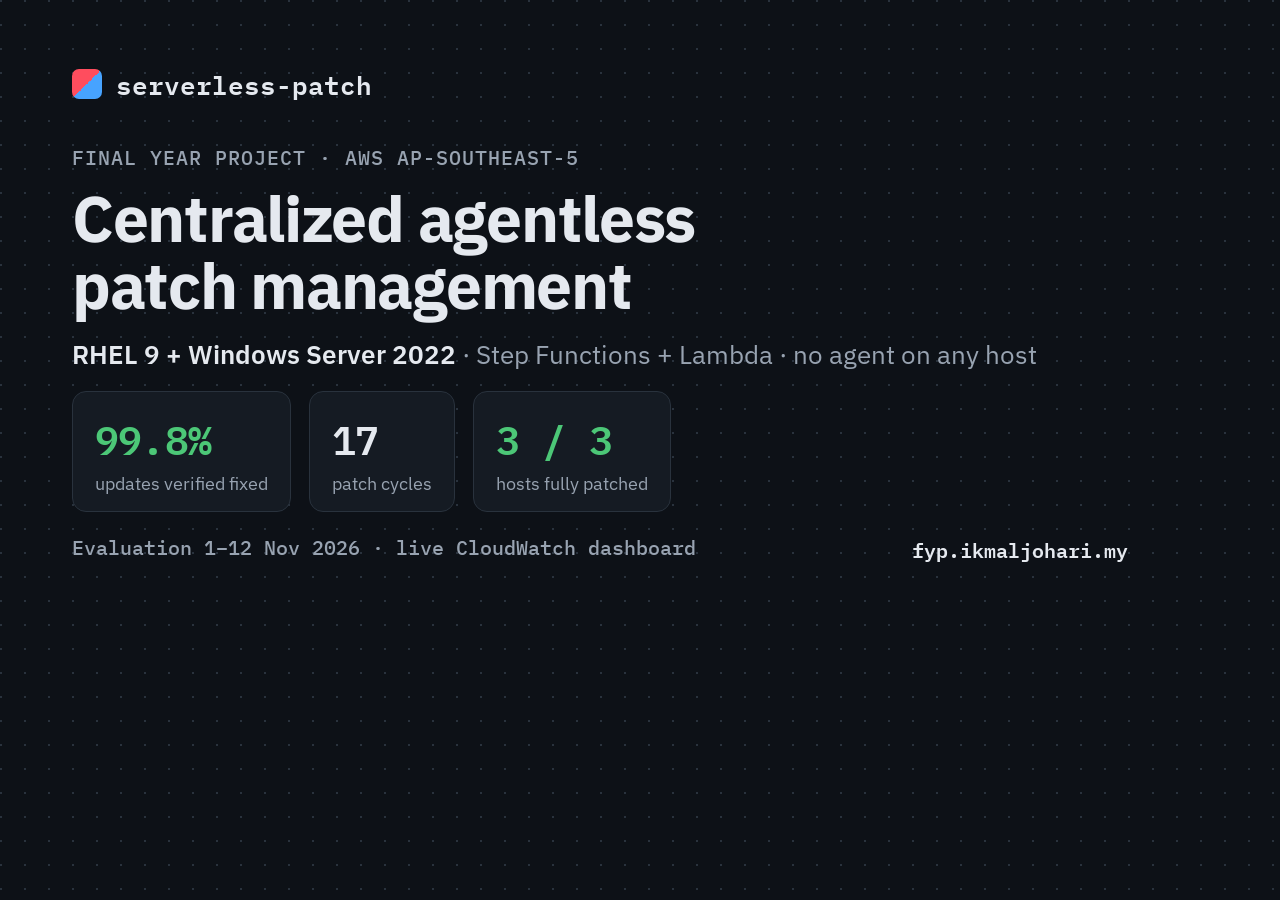
==== site-src/og-card.html @ 0235aed6 "Website UI: dashboard on the first screen, readable duration charts, table hints, link preview - Com" ====
<!doctype html>
<!-- Source of site/assets/og.png, the 1200x630 picture shown when the site's link is shared
     (Threads, LinkedIn, WhatsApp, ...). Figures are from the evaluation period 1-12 Nov 2026
     (site/data/patch-data.js). To change it, edit this file and re-render, e.g. with Playwright:
       page.setViewportSize({width: 1200, height: 630}); page.goto(file); page.screenshot({path: 'site/assets/og.png'}) -->
<html lang="en">
<head>
<meta charset="utf-8">
<link rel="stylesheet" href="https://fonts.googleapis.com/css2?family=IBM+Plex+Mono:wght@400;500;600&family=IBM+Plex+Sans:wght@400;600;700&display=swap">
<style>
  :root { --bg: #0d1117; --panel: #151b23; --line: #29323d; --ink: #e5e9ef; --muted: #98a3b1; --ok: #4cc777; --rhel: #ff4d5e; --win: #47a3ff; }
  * { box-sizing: border-box; margin: 0; }
  html, body { width: 1200px; height: 630px; overflow: hidden; }
  body { background: radial-gradient(circle at 1px 1px, var(--line) 1px, transparent 1.5px) 0 0 / 24px 24px, var(--bg);
    color: var(--ink); font-family: "IBM Plex Sans", "Segoe UI", sans-serif; padding: 64px 72px; display: flex; flex-direction: column; }
  .brand { display: flex; align-items: center; gap: 14px; font: 600 26px "IBM Plex Mono", monospace; }
  .mark { width: 30px; height: 30px; border-radius: 7px; background: linear-gradient(135deg, var(--rhel) 50%, var(--win) 50%); }
  .eyebrow { margin-top: 40px; font: 500 20px "IBM Plex Mono", monospace; color: var(--muted); letter-spacing: .05em; text-transform: uppercase; }
  h1 { margin-top: 14px; font-size: 64px; font-weight: 700; letter-spacing: -.02em; line-height: 1.05; }
  .sub { margin-top: 18px; font-size: 26px; color: var(--muted); }
  .sub b { color: var(--ink); font-weight: 600; }
  .stats { margin-top: auto; display: flex; gap: 18px; }
  .stat { background: var(--panel); border: 1px solid var(--line); border-radius: 14px; padding: 16px 22px; min-width: 0; }
  .stat .v { font: 600 40px "IBM Plex Mono", monospace; letter-spacing: -.02em; }
  .stat .v.ok { color: var(--ok); }
  .stat .l { margin-top: 2px; font-size: 18px; color: var(--muted); }
  .foot { margin-top: 22px; display: flex; justify-content: space-between; font: 500 20px "IBM Plex Mono", monospace; color: var(--muted); }
  .foot b { color: var(--ink); font-weight: 600; }
</style>
</head>
<body>
  <div class="brand"><span class="mark"></span>serverless-patch</div>
  <p class="eyebrow">Final Year Project · AWS ap-southeast-5</p>
  <h1>Centralized agentless<br>patch management</h1>
  <p class="sub"><b>RHEL 9 + Windows Server 2022</b> · Step Functions + Lambda · no agent on any host</p>
  <div class="stats">
    <div class="stat"><div class="v ok">99.8%</div><div class="l">updates verified fixed</div></div>
    <div class="stat"><div class="v">17</div><div class="l">patch cycles</div></div>
    <div class="stat"><div class="v ok">3 / 3</div><div class="l">hosts fully patched</div></div>
  </div>
  <div class="foot"><span>Evaluation 1–12 Nov 2026 · live CloudWatch dashboard</span><b>fyp.ikmaljohari.my</b></div>
</body>
</html>
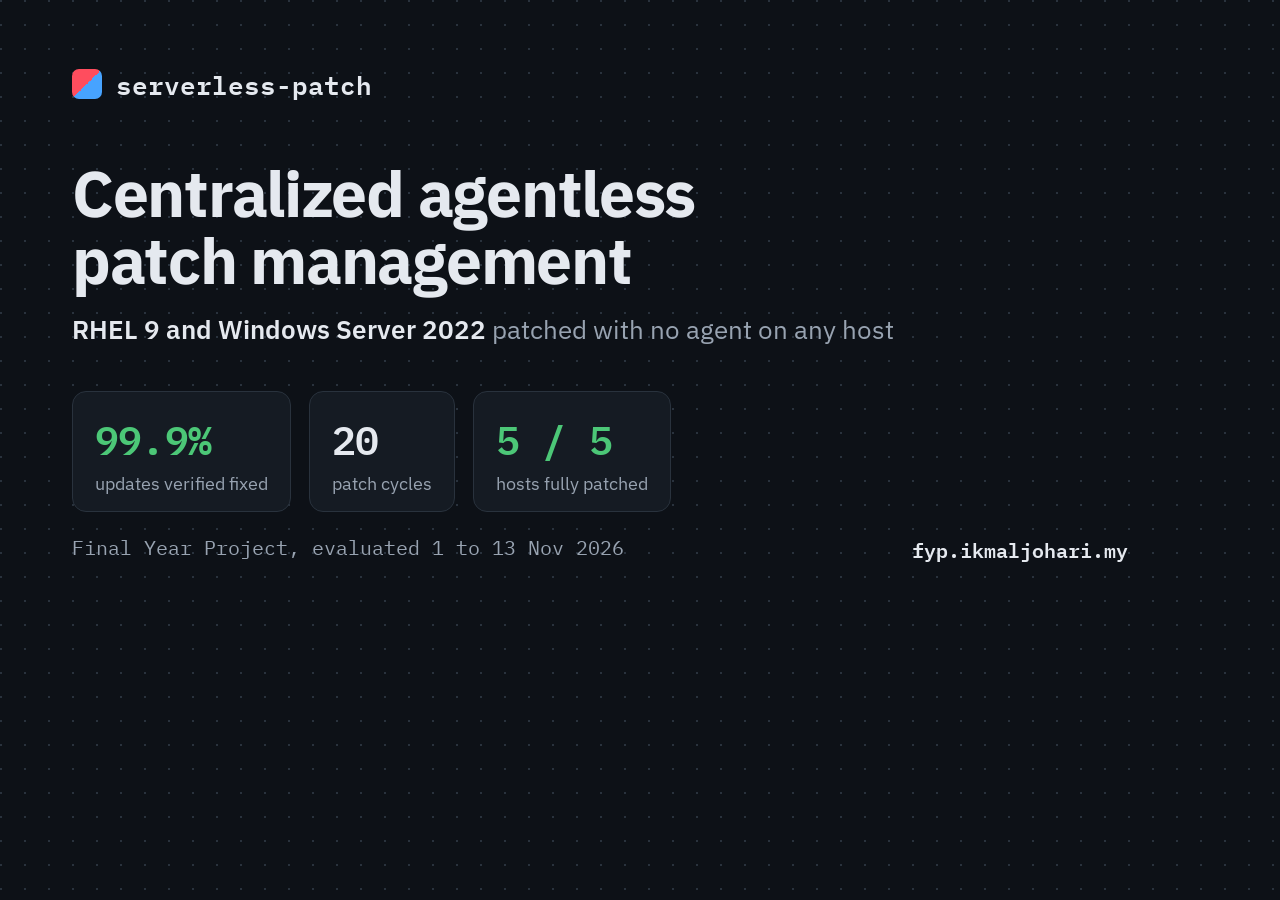
==== commit a8b07546: "Website: Hallmark polish, and the evaluation now includes Exp 3 (1 to 13 Nov) Polish only: the layou" ====
--- a/site-src/og-card.html
+++ b/site-src/og-card.html
@@ -1,6 +1,6 @@
 <!doctype html>
 <!-- Source of site/assets/og.png, the 1200x630 picture shown when the site's link is shared
-     (Threads, LinkedIn, WhatsApp, ...). Figures are from the evaluation period 1-12 Nov 2026
+     (Threads, LinkedIn, WhatsApp, ...). Figures are from the evaluation period 1 to 13 Nov 2026
      (site/data/patch-data.js). To change it, edit this file and re-render, e.g. with Playwright:
        page.setViewportSize({width: 1200, height: 630}); page.goto(file); page.screenshot({path: 'site/assets/og.png'}) -->
 <html lang="en">
@@ -15,8 +15,7 @@
     color: var(--ink); font-family: "IBM Plex Sans", "Segoe UI", sans-serif; padding: 64px 72px; display: flex; flex-direction: column; }
   .brand { display: flex; align-items: center; gap: 14px; font: 600 26px "IBM Plex Mono", monospace; }
   .mark { width: 30px; height: 30px; border-radius: 7px; background: linear-gradient(135deg, var(--rhel) 50%, var(--win) 50%); }
-  .eyebrow { margin-top: 40px; font: 500 20px "IBM Plex Mono", monospace; color: var(--muted); letter-spacing: .05em; text-transform: uppercase; }
-  h1 { margin-top: 14px; font-size: 64px; font-weight: 700; letter-spacing: -.02em; line-height: 1.05; }
+  h1 { margin-top: 56px; font-size: 64px; font-weight: 700; letter-spacing: -.02em; line-height: 1.05; }
   .sub { margin-top: 18px; font-size: 26px; color: var(--muted); }
   .sub b { color: var(--ink); font-weight: 600; }
   .stats { margin-top: auto; display: flex; gap: 18px; }
@@ -24,20 +23,19 @@
   .stat .v { font: 600 40px "IBM Plex Mono", monospace; letter-spacing: -.02em; }
   .stat .v.ok { color: var(--ok); }
   .stat .l { margin-top: 2px; font-size: 18px; color: var(--muted); }
-  .foot { margin-top: 22px; display: flex; justify-content: space-between; font: 500 20px "IBM Plex Mono", monospace; color: var(--muted); }
+  .foot { margin-top: 22px; display: flex; justify-content: space-between; font: 400 20px "IBM Plex Mono", monospace; color: var(--muted); }
   .foot b { color: var(--ink); font-weight: 600; }
 </style>
 </head>
 <body>
   <div class="brand"><span class="mark"></span>serverless-patch</div>
-  <p class="eyebrow">Final Year Project · AWS ap-southeast-5</p>
   <h1>Centralized agentless<br>patch management</h1>
-  <p class="sub"><b>RHEL 9 + Windows Server 2022</b> · Step Functions + Lambda · no agent on any host</p>
+  <p class="sub"><b>RHEL 9 and Windows Server 2022</b> patched with no agent on any host</p>
   <div class="stats">
-    <div class="stat"><div class="v ok">99.8%</div><div class="l">updates verified fixed</div></div>
-    <div class="stat"><div class="v">17</div><div class="l">patch cycles</div></div>
-    <div class="stat"><div class="v ok">3 / 3</div><div class="l">hosts fully patched</div></div>
+    <div class="stat"><div class="v ok">99.9%</div><div class="l">updates verified fixed</div></div>
+    <div class="stat"><div class="v">20</div><div class="l">patch cycles</div></div>
+    <div class="stat"><div class="v ok">5 / 5</div><div class="l">hosts fully patched</div></div>
   </div>
-  <div class="foot"><span>Evaluation 1–12 Nov 2026 · live CloudWatch dashboard</span><b>fyp.ikmaljohari.my</b></div>
+  <div class="foot"><span>Final Year Project, evaluated 1 to 13 Nov 2026</span><b>fyp.ikmaljohari.my</b></div>
 </body>
 </html>
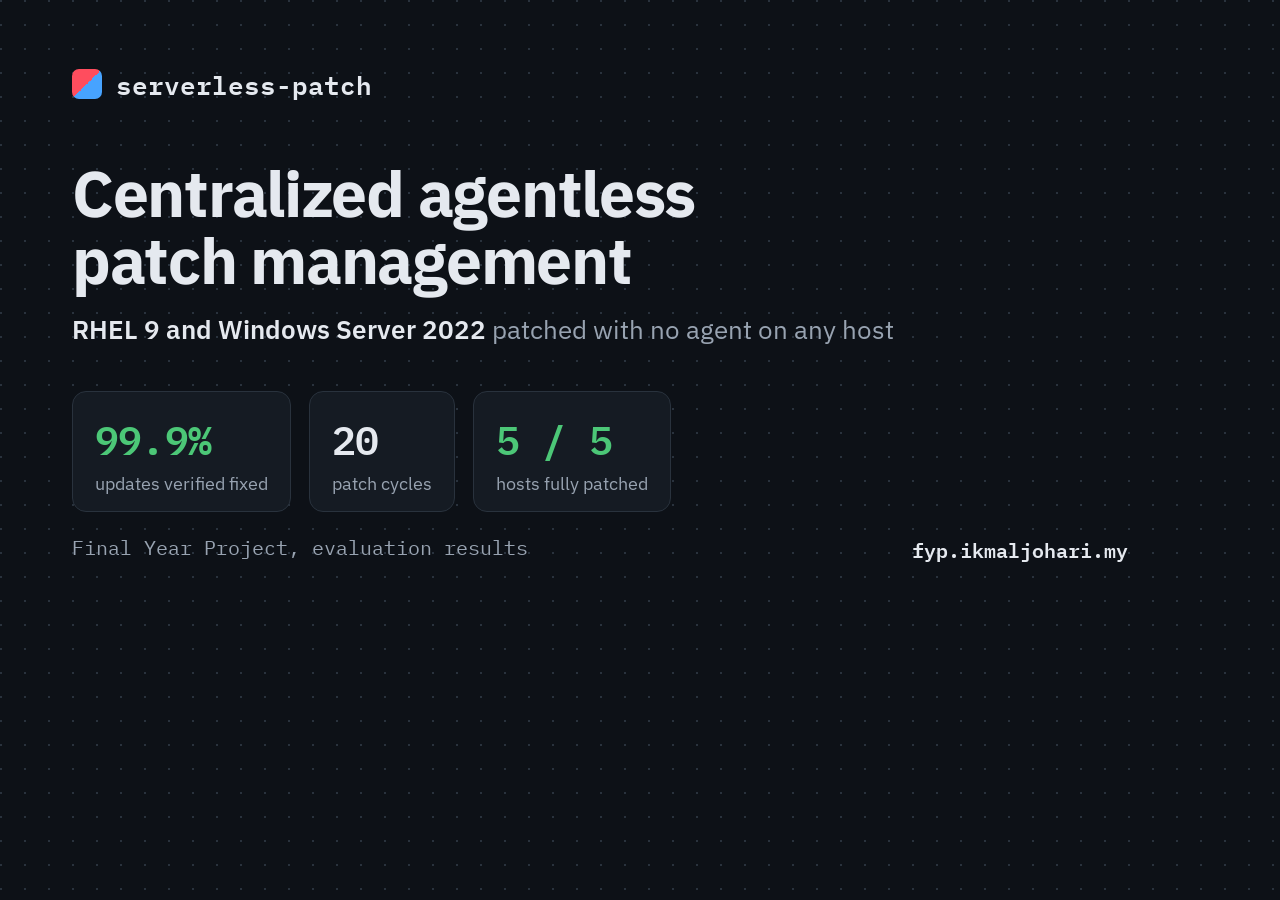
==== commit 22a225f0: "Website: one rolling view, no fixed dates The page now shows only the last 2 weeks (data/live.json)," ====
--- a/site-src/og-card.html
+++ b/site-src/og-card.html
@@ -1,6 +1,6 @@
 <!doctype html>
 <!-- Source of site/assets/og.png, the 1200x630 picture shown when the site's link is shared
-     (Threads, LinkedIn, WhatsApp, ...). Figures are from the evaluation period 1 to 13 Nov 2026
+     (Threads, LinkedIn, WhatsApp, ...). Figures are from the project's evaluation runs
      (site/data/patch-data.js). To change it, edit this file and re-render, e.g. with Playwright:
        page.setViewportSize({width: 1200, height: 630}); page.goto(file); page.screenshot({path: 'site/assets/og.png'}) -->
 <html lang="en">
@@ -36,6 +36,6 @@
     <div class="stat"><div class="v">20</div><div class="l">patch cycles</div></div>
     <div class="stat"><div class="v ok">5 / 5</div><div class="l">hosts fully patched</div></div>
   </div>
-  <div class="foot"><span>Final Year Project, evaluated 1 to 13 Nov 2026</span><b>fyp.ikmaljohari.my</b></div>
+  <div class="foot"><span>Final Year Project, evaluation results</span><b>fyp.ikmaljohari.my</b></div>
 </body>
 </html>
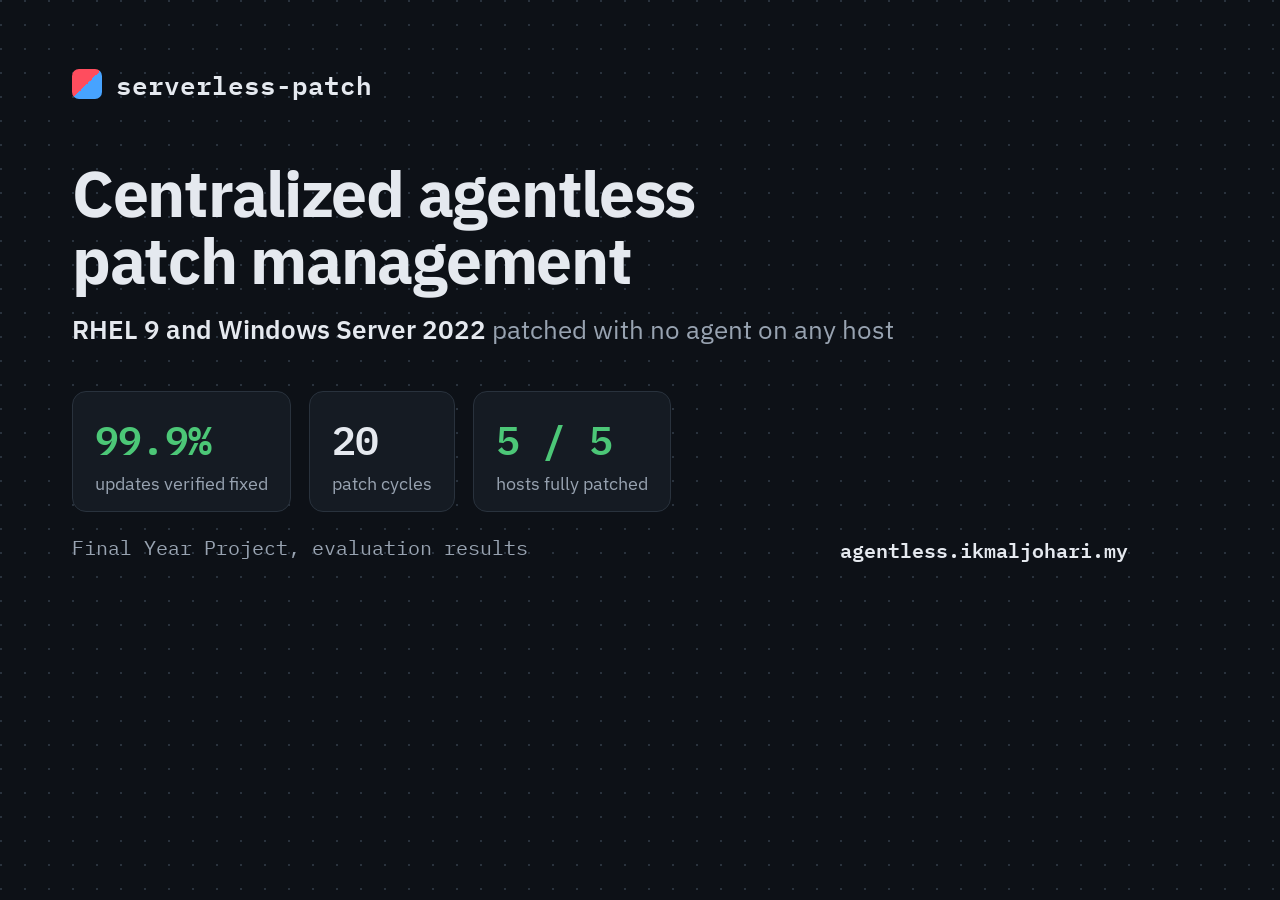
==== commit 5a9b16c1: "Website address: agentless.ikmaljohari.my (was fyp.ikmaljohari.my) - config.ps1 $SiteDomain, so depl" ====
--- a/site-src/og-card.html
+++ b/site-src/og-card.html
@@ -36,6 +36,6 @@
     <div class="stat"><div class="v">20</div><div class="l">patch cycles</div></div>
     <div class="stat"><div class="v ok">5 / 5</div><div class="l">hosts fully patched</div></div>
   </div>
-  <div class="foot"><span>Final Year Project, evaluation results</span><b>fyp.ikmaljohari.my</b></div>
+  <div class="foot"><span>Final Year Project, evaluation results</span><b>agentless.ikmaljohari.my</b></div>
 </body>
 </html>
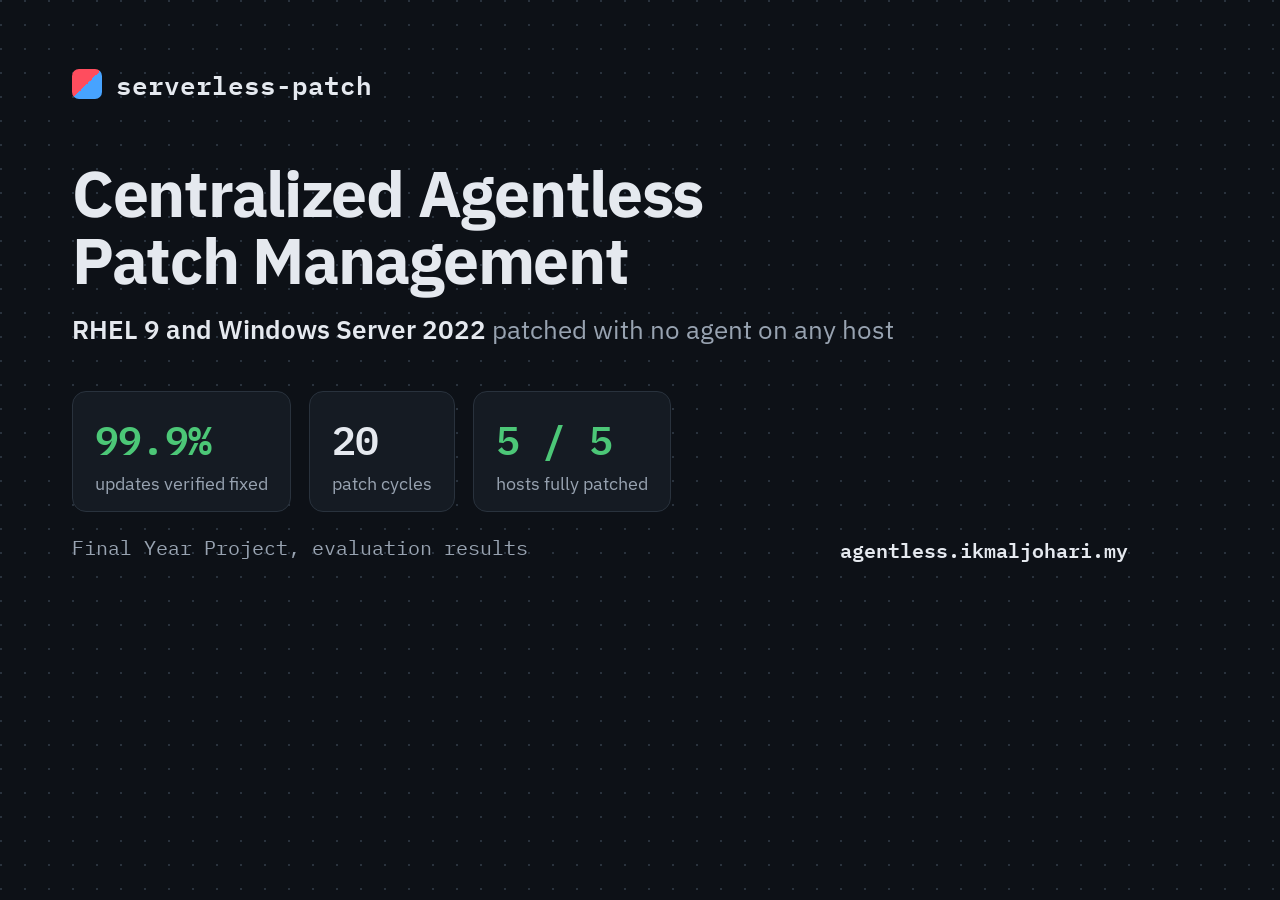
==== commit 8b75d24c: "Title case for the project name on the website and README "Centralized Agentless Patch Management" i" ====
--- a/site-src/og-card.html
+++ b/site-src/og-card.html
@@ -29,7 +29,7 @@
 </head>
 <body>
   <div class="brand"><span class="mark"></span>serverless-patch</div>
-  <h1>Centralized agentless<br>patch management</h1>
+  <h1>Centralized Agentless<br>Patch Management</h1>
   <p class="sub"><b>RHEL 9 and Windows Server 2022</b> patched with no agent on any host</p>
   <div class="stats">
     <div class="stat"><div class="v ok">99.9%</div><div class="l">updates verified fixed</div></div>
